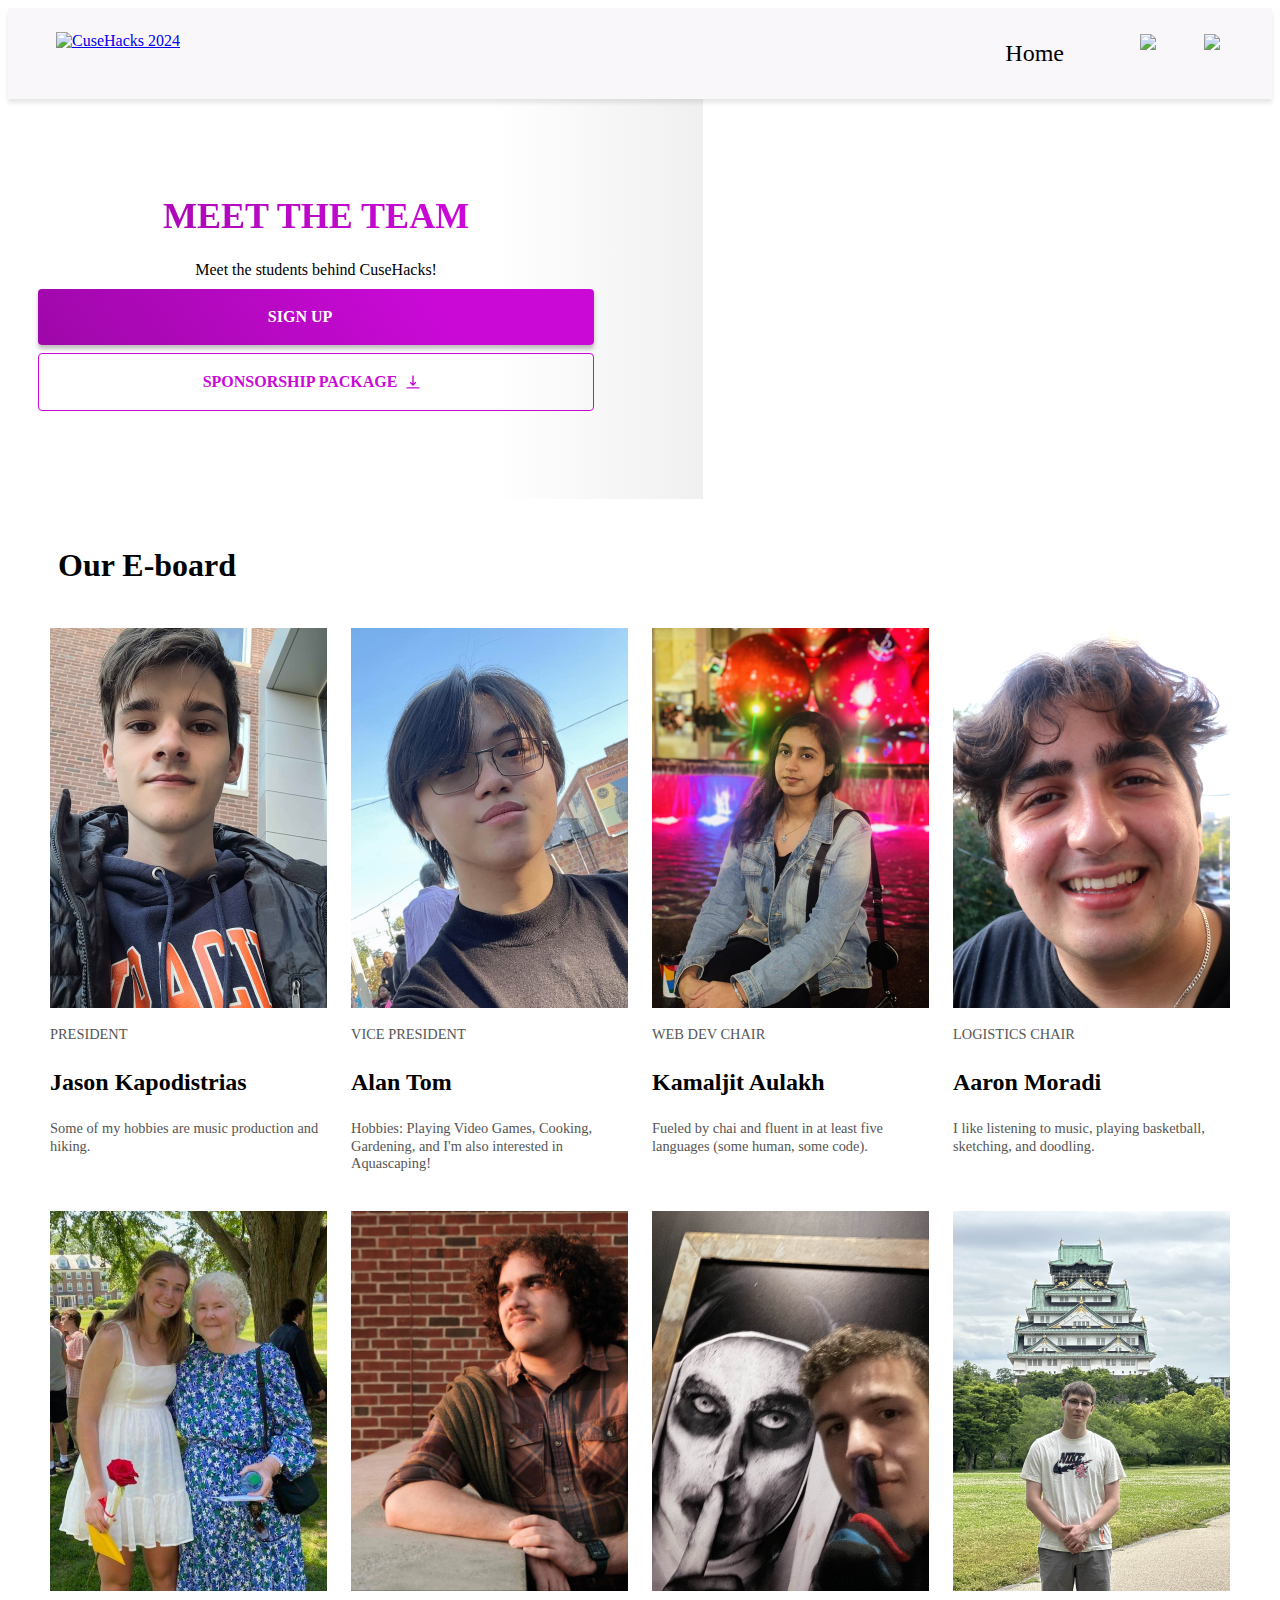
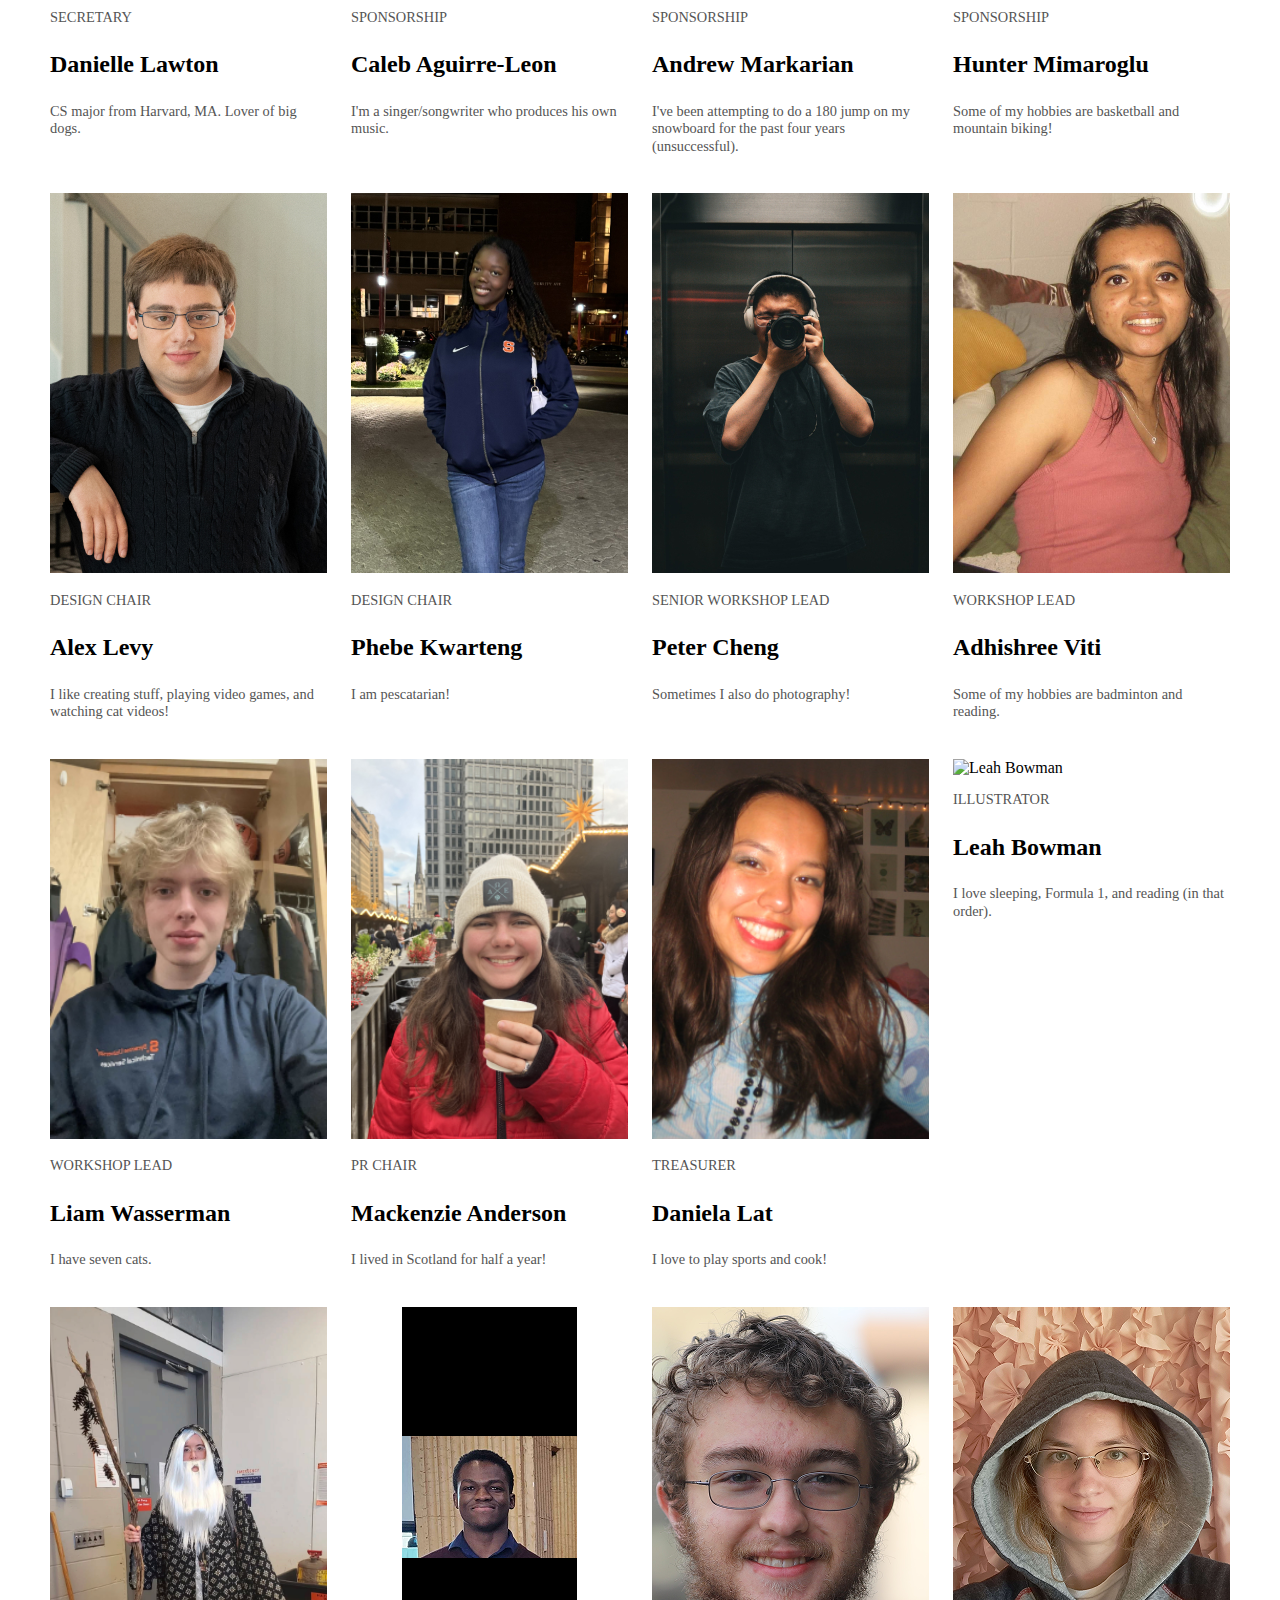
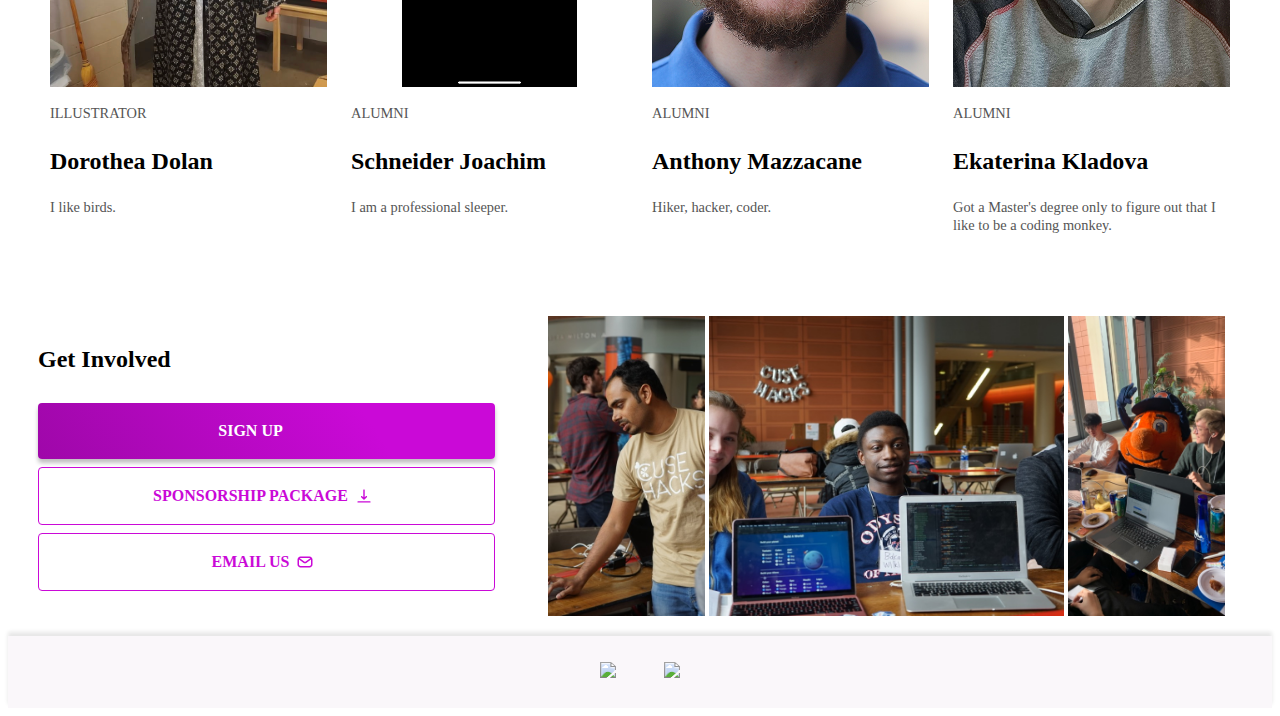
==== team.html @ a5fcba40 "changes for teams page" ====
<!DOCTYPE html>
<html lang="en">
<head>
    
<!-- Google tag (gtag.js) -->
<script async src="https://www.googletagmanager.com/gtag/js?id=G-QRFJQPNJGY"></script>
<script>
  window.dataLayer = window.dataLayer || [];
  function gtag(){dataLayer.push(arguments);}
  gtag('js', new Date());

  gtag('config', 'G-QRFJQPNJGY');
</script>
    <meta charset="UTF-8">
    <meta http-equiv="X-UA-Compatible" content="IE=edge">
    <meta name="viewport" content="width=device-width, initial-scale=1.0">
    <title>CuseHacks Datathon 2025</title>
    
    <!-- Favicon -->
    <link rel="icon" href="assets/favicon.ico" type="image/x-icon">

    <!-- CSS Stylesheets -->
    <link href="styles.css" rel="stylesheet">
    <link rel="stylesheet" href="styles/team.css">
    <link rel="stylesheet" href="styles/main.css">

    <!-- Google Fonts -->
    <link rel="preconnect" href="https://fonts.googleapis.com">
    <link rel="preconnect" href="https://fonts.gstatic.com" crossorigin>
    <link href="https://fonts.googleapis.com/css2?family=Exo+2:ital,wght@0,100;0,200;0,300;0,400;0,500;0,600;0,700;0,800;0,900;1,100;1,200;1,300;1,400;1,500;1,600;1,700;1,800;1,900&family=Goldman:wght@400;700&display=swap" rel="stylesheet">
</head>
<body>
    <nav class="NavBar shadow-box">
        <div class="NavBarImage">
            <a href="index.html">
                <img src="assets/cusehacks-logo-long-purple.svg" alt="CuseHacks 2024">
            </a>
        </div>
        <div class="NavLinks">
            <div class="navigation-links">
                <a href="index.html" class="navlinks">Home</a>
            </div>
            <div class="NavIcons bannericons">
                <a href="https://discord.gg/FcyyJ7VHau" target="_blank"><img src="assets/social-media-icons/discord-icon.svg"></a>
                <!-- <a href="#" target="_blank"><img src="assets/social-media-icons/devpost-icon.svg"></a> TEMP COMMENTED TILL WE GET DEVPOST LINK -->
                <a href="https://www.instagram.com/cusehacks/" target="_blank"><img src="assets/social-media-icons/instagram-icon.svg"></a>
            </div>
        </div>
    </nav>

    <div class="mobile-screen-banner"></div>

    <header class="header-content">
        <div class="shadow-container">
            <div class="side-container">
                <h1>MEET THE TEAM</h1>
                <p class="info">Meet the students behind CuseHacks!</p>
                <div class="ButtonGroup">
                    <a class="PrimaryButton base-button" href="https://docs.google.com/forms/d/e/1FAIpQLSfnylPyyvhxImrQ4rLPFnauczrdyp7N_VXmYXXprP4bVyJzcQ/viewform?usp=dialog" target="_blank">SIGN UP <img class="icon" src="assets/icons/signup.svg"></a>
                    <a class="SecondaryButton" href="sponsorship-package.pdf" target="_blank">SPONSORSHIP PACKAGE 
                        <!-- Placing svg directly as color needs to be changed on hover -->
                        <svg width="17" height="17" viewBox="0 0 17 17" fill="none" xmlns="http://www.w3.org/2000/svg">
                            <g id="icon">
                            <path id="Vector" fill-rule="evenodd" clip-rule="evenodd" d="M9.03 12.28C8.88937 12.4205 8.69875 12.4993 8.5 12.4993C8.30125 12.4993 8.11063 12.4205 7.97 12.28L5.47 9.78C5.33752 9.63783 5.2654 9.44978 5.26883 9.25548C5.27225 9.06118 5.35097 8.87579 5.48838 8.73838C5.62579 8.60097 5.81118 8.52225 6.00548 8.51882C6.19978 8.5154 6.38783 8.58752 6.53 8.72L7.75 9.94V2.25C7.75 2.05109 7.82902 1.86032 7.96967 1.71967C8.11032 1.57902 8.30109 1.5 8.5 1.5C8.69891 1.5 8.88968 1.57902 9.03033 1.71967C9.17098 1.86032 9.25 2.05109 9.25 2.25V9.94L10.47 8.72C10.5387 8.64631 10.6215 8.58721 10.7135 8.54622C10.8055 8.50523 10.9048 8.48319 11.0055 8.48141C11.1062 8.47963 11.2062 8.49816 11.2996 8.53588C11.393 8.5736 11.4778 8.62974 11.549 8.70096C11.6203 8.77218 11.6764 8.85701 11.7141 8.9504C11.7518 9.04379 11.7704 9.14382 11.7686 9.24452C11.7668 9.34522 11.7448 9.44454 11.7038 9.53654C11.6628 9.62854 11.6037 9.71134 11.53 9.78L9.03 12.28ZM2.25 14C2.05109 14 1.86032 14.079 1.71967 14.2197C1.57902 14.3603 1.5 14.5511 1.5 14.75C1.5 14.9489 1.57902 15.1397 1.71967 15.2803C1.86032 15.421 2.05109 15.5 2.25 15.5H14.75C14.9489 15.5 15.1397 15.421 15.2803 15.2803C15.421 15.1397 15.5 14.9489 15.5 14.75C15.5 14.5511 15.421 14.3603 15.2803 14.2197C15.1397 14.079 14.9489 14 14.75 14H2.25Z" fill="#CA09D7"/>
                            </g>
                        </svg>                            
                    </a>
                </div>
            </div>
        </div>
    </header>
    
    <div class="images-container">
        <h3>Our E-board</h3>
        <div class="grid">
            <div class="card">
                <img src="assets/team/Jason.jpg" alt="Jason Kapodistrias">
                <p class="designation">PRESIDENT</p>
                <h3>Jason Kapodistrias</h3>
                <p class="description">Some of my hobbies are music production and hiking.</p>
            </div>
            <div class="card">
                <img src="assets/team/Alan.jpg" alt="Alan Tom">
                <p class="designation">VICE PRESIDENT</p>
                <h3>Alan Tom</h3>
                <p class="description">Hobbies: Playing Video Games, Cooking, Gardening, and I'm also interested in Aquascaping!</p>
            </div>
            <div class="card">
                <img src="assets/team/Kamaljit.jpg" alt="Kamaljit Aulakh">
                <p class="designation">WEB DEV CHAIR</p>
                <h3>Kamaljit Aulakh</h3>
                <p class="description">Fueled by chai and fluent in at least five languages (some human, some code).</p>
            </div>
            <div class="card">
                <img src="assets/team/Aaron.jpg" alt="Aaron Moradi">
                <p class="designation">LOGISTICS CHAIR</p>
                <h3>Aaron Moradi</h3>
                <p class="description">I like listening to music, playing basketball, sketching, and doodling.</p>
            </div>
            <div class="card">
                <img src="assets/team/Dani.jpg" alt="Danielle Lawton">
                <p class="designation">SECRETARY</p>
                <h3>Danielle Lawton</h3>
                <p class="description">CS major from Harvard, MA. Lover of big dogs.</p>
            </div>
            <div class="card">
                <img src="assets/team/Caleb.jpeg" alt="Caleb Aguirre-Leon">
                <p class="designation">SPONSORSHIP</p>
                <h3>Caleb Aguirre-Leon</h3>
                <p class="description">I'm a singer/songwriter who produces his own music.</p>
            </div>
            <div class="card">
                <img src="assets/team/Andrew.jpg" alt="Andrew Markarian">
                <p class="designation">SPONSORSHIP</p>
                <h3>Andrew Markarian</h3>
                <p class="description">I've been attempting to do a 180 jump on my snowboard for the past four years (unsuccessful).</p>
            </div>
            <div class="card">
                <img src="assets/team/Hunter.jpg" alt="Hunter Mimaroglu">
                <p class="designation">SPONSORSHIP</p>
                <h3>Hunter Mimaroglu</h3>
                <p class="description">Some of my hobbies are basketball and mountain biking!</p>
            </div>
            <div class="card">
                <img src="assets/team/Alex.jpg" alt="Alex Levy">
                <p class="designation">DESIGN CHAIR</p>
                <h3>Alex Levy</h3>
                <p class="description">I like creating stuff, playing video games, and watching cat videos!</p>
            </div>
            <div class="card">
                <img src="assets/team/Phebee.jpg" alt="Phebe Kwarteng">
                <p class="designation">DESIGN CHAIR</p>
                <h3>Phebe Kwarteng</h3>
                <p class="description">I am pescatarian!</p>
            </div>
            <div class="card">
                <img src="assets/team/Peter.jpg" alt="Peter Cheng">
                <p class="designation">SENIOR WORKSHOP LEAD</p>
                <h3>Peter Cheng</h3>
                <p class="description">Sometimes I also do photography!</p>
            </div>
            <div class="card">
                <img src="assets/team/Adi.jpg" alt="Adhishree Viti">
                <p class="designation">WORKSHOP LEAD</p>
                <h3>Adhishree Viti</h3>
                <p class="description">Some of my hobbies are badminton and reading.</p>
            </div>
            <div class="card">
                <img src="assets/team/Liam.jpg" alt="Liam Wasserman">
                <p class="designation">WORKSHOP LEAD</p>
                <h3>Liam Wasserman</h3>
                <p class="description">I have seven cats.</p>
            </div>
            <div class="card">
                <img src="assets/team/Mackenzie.jpg" alt="Mackenzie Anderson">
                <p class="designation">PR CHAIR</p>
                <h3>Mackenzie Anderson</h3>
                <p class="description">I lived in Scotland for half a year!</p>
            </div>
            <div class="card">
                <img src="assets/team/Daniella.jpg" alt="Daniela Lat">
                <p class="designation">TREASURER</p>
                <h3>Daniela Lat</h3>
                <p class="description">I love to play sports and cook!</p>
            </div>
            <div class="card">
                <img src="assets/team/Leah.jpeg" alt="Leah Bowman">
                <p class="designation">ILLUSTRATOR</p>
                <h3>Leah Bowman</h3>
                <p class="description">I love sleeping, Formula 1, and reading (in that order).</p>
            </div>
            <div class="card">
                <img src="assets/team/Dolan.jpeg" alt="Dorothea Dolan">
                <p class="designation">ILLUSTRATOR</p>
                <h3>Dorothea Dolan</h3>
                <p class="description">I like birds.</p>
            </div>
            <div class="card">
                <img src="assets/team/Schneider.png" alt="Schneider Joachim">
                <p class="designation">ALUMNI</p>
                <h3>Schneider Joachim</h3>
                <p class="description">I am a professional sleeper.</p>
            </div>
            <div class="card">
                <img src="assets/team/Anthony.png" alt="Anthony Mazzacane">
                <p class="designation">ALUMNI</p>
                <h3>Anthony Mazzacane</h3>
                <p class="description">Hiker, hacker, coder.</p>
            </div>
            <div class="card">
                <img src="assets/team/Ekaterina.png" alt="Ekaterina Kladova">
                <p class="designation">ALUMNI</p>
                <h3>Ekaterina Kladova</h3>
                <p class="description">Got a Master's degree only to figure out that I like to be a coding monkey.</p>
            </div>
        </div>        
    </div>


    <div class="container info-section">
        <div class="row">
            <div class="left-section-two">
                <h2>Get Involved</h2>
                <div class="ButtonGroup">
                    <a class="PrimaryButton base-button" href="https://docs.google.com/forms/d/e/1FAIpQLSfnylPyyvhxImrQ4rLPFnauczrdyp7N_VXmYXXprP4bVyJzcQ/viewform?usp=dialog" target="_blank">SIGN UP <img class="icon" src="assets/icons/signup.svg"></a>
                    <a class="SecondaryButton" href="sponsorship-package.pdf" target="_blank">SPONSORSHIP PACKAGE 
                        <!-- Placing svg directly as color needs to be changed on hover -->
                        <svg width="17" height="17" viewBox="0 0 17 17" fill="none" xmlns="http://www.w3.org/2000/svg">
                            <g id="icon">
                            <path id="Vector" fill-rule="evenodd" clip-rule="evenodd" d="M9.03 12.28C8.88937 12.4205 8.69875 12.4993 8.5 12.4993C8.30125 12.4993 8.11063 12.4205 7.97 12.28L5.47 9.78C5.33752 9.63783 5.2654 9.44978 5.26883 9.25548C5.27225 9.06118 5.35097 8.87579 5.48838 8.73838C5.62579 8.60097 5.81118 8.52225 6.00548 8.51882C6.19978 8.5154 6.38783 8.58752 6.53 8.72L7.75 9.94V2.25C7.75 2.05109 7.82902 1.86032 7.96967 1.71967C8.11032 1.57902 8.30109 1.5 8.5 1.5C8.69891 1.5 8.88968 1.57902 9.03033 1.71967C9.17098 1.86032 9.25 2.05109 9.25 2.25V9.94L10.47 8.72C10.5387 8.64631 10.6215 8.58721 10.7135 8.54622C10.8055 8.50523 10.9048 8.48319 11.0055 8.48141C11.1062 8.47963 11.2062 8.49816 11.2996 8.53588C11.393 8.5736 11.4778 8.62974 11.549 8.70096C11.6203 8.77218 11.6764 8.85701 11.7141 8.9504C11.7518 9.04379 11.7704 9.14382 11.7686 9.24452C11.7668 9.34522 11.7448 9.44454 11.7038 9.53654C11.6628 9.62854 11.6037 9.71134 11.53 9.78L9.03 12.28ZM2.25 14C2.05109 14 1.86032 14.079 1.71967 14.2197C1.57902 14.3603 1.5 14.5511 1.5 14.75C1.5 14.9489 1.57902 15.1397 1.71967 15.2803C1.86032 15.421 2.05109 15.5 2.25 15.5H14.75C14.9489 15.5 15.1397 15.421 15.2803 15.2803C15.421 15.1397 15.5 14.9489 15.5 14.75C15.5 14.5511 15.421 14.3603 15.2803 14.2197C15.1397 14.079 14.9489 14 14.75 14H2.25Z" fill="#CA09D7"/>
                            </g>
                        </svg>
                    </a>
                    <a class="SecondaryButton" href="mailto:innovateorange@gmail.com" target="_blank">EMAIL US 
                        <!-- Placing svg directly as color needs to be changed on hover -->
                        <svg width="16" height="16" viewBox="0 0 16 16" fill="none" xmlns="http://www.w3.org/2000/svg">
                            <g id="icon">
                            <path id="Vector" fill-rule="evenodd" clip-rule="evenodd" d="M3.5 4H12.5C12.75 4 12.985 4.06 13.192 4.169L8.75 7.5C8.53363 7.66228 8.27046 7.75 8 7.75C7.72954 7.75 7.46637 7.66228 7.25 7.5L2.808 4.169C3.015 4.06 3.251 4 3.5 4ZM2.001 5.438L2 5.5V10.5C2 10.8978 2.15804 11.2794 2.43934 11.5607C2.72064 11.842 3.10218 12 3.5 12H12.5C12.8978 12 13.2794 11.842 13.5607 11.5607C13.842 11.2794 14 10.8978 14 10.5V5.5L13.999 5.438L9.65 8.7C9.17399 9.05701 8.59502 9.25 8 9.25C7.40498 9.25 6.82601 9.05701 6.35 8.7L2.001 5.438ZM0.5 5.5C0.5 4.70435 0.81607 3.94129 1.37868 3.37868C1.94129 2.81607 2.70435 2.5 3.5 2.5H12.5C13.2956 2.5 14.0587 2.81607 14.6213 3.37868C15.1839 3.94129 15.5 4.70435 15.5 5.5V10.5C15.5 11.2956 15.1839 12.0587 14.6213 12.6213C14.0587 13.1839 13.2956 13.5 12.5 13.5H3.5C2.70435 13.5 1.94129 13.1839 1.37868 12.6213C0.81607 12.0587 0.5 11.2956 0.5 10.5V5.5Z" fill="#CA09D7"/>
                            </g>
                        </svg>
                    </a>
                </div>
            </div>
            <div class="right-section-two">
                <div class="images-grid-section">
                    <img class="image-1" src="assets/participant-photos/presenting-photo.jpeg">
                    <img class="image-2" src="assets/participant-photos/three-people-photo.jpeg">
                    <img class="image-3" src="assets/participant-photos/otto-photo.jpeg">
                </div>
            </div>
        </div>
    </div>

    <footer>
        <div class="NavIcons">
            <a href="https://discord.gg/FcyyJ7VHau"  target="_blank"><img src="assets/social-media-icons/discord-icon.svg"></a>
            <!-- <a href="#" target="_blank"><img src="assets/social-media-icons/devpost-icon.svg"></a> TEMP COMMENTED TILL WE GET DEVPOST LINK -->
            <a href="https://www.instagram.com/cusehacks/"  target="_blank"><img src="assets/social-media-icons/instagram-icon.svg"></a>
        </div>
    </footer>

</body>
</html>
---- styles/team.css ----
/* Navbar section styles start */
.NavBar {
    max-width: 100%;
    background: var(--background, #FAF7FA);
    box-shadow: 0px 4px 4px 0px rgba(23, 17, 24, 0.10);
    margin: 0;
    position: relative;
    display: flex;
    padding: 1.5rem 3rem;
    justify-content: space-between;
}

.NavIcons {
    display: flex;
    gap: 2.5rem;
    align-items: baseline;
}

.NavIcons img {
    cursor: pointer;
}

.NavIcons a {
    display: block;
    width: 1.5rem;
    height: 1.5rem;
    border-radius: 50%; /* Optional: for rounded icons */
    text-align: center;
    line-height: 1.5rem; /* Center the icon vertically */
    font-size: 1.125rem; /* Placeholder font size */
    color: #fff; /* Placeholder text color */
}

.NavBarImage {
    width: fit-content;
}

.NavLinks {
    display: flex;
    gap: 1rem;
}

.navigation-links {
    padding: 0.5rem 2rem;
}

.navigation-links a {
    font-size: 1.5rem;
    margin-right: 1.5rem;
    text-decoration: none;
    color: #000000;
}

/* Navbar section styles ends */


/* Hero section styles start */

.side-container {
    /* display: flex;
    flex-direction: column; */
}
.header-content{
    max-width: 100%;
    height: 25rem;
    background-image: url('../assets/hero-image.jpg');
    background-position: center; /* Center the image */
    background-repeat: no-repeat; /* Do not repeat the image */
    background-size: cover; /* Resize the background image to cover the entire container */
    display: flex;
    flex-direction: column;
}

.shadow-container{
    width: 55%;
    height: 25rem;
    background: linear-gradient(90deg, rgba(255, 255, 255, 1) 0%, rgba(255, 255, 255, 1) 70%, rgba(0, 0, 0, 0.06) 100%);
}

.header-content > .shadow-container > .side-container {
    text-align: center;
    padding: 4.5rem 1.875rem 4.5rem 1.875rem;
    width: 80%;
    flex-direction: column;
    justify-content: center;
    align-items: center;
    height: 25rem;
}

.side-container > .start-line {
    color: var(--dark-gray, #686468);
    font-weight: 300;
}

.side-container > h1 {
    font-size: 2.25rem;
    background: var(--Purple-gradient, linear-gradient(56deg, #9707A1 -12.39%, #CA09D7 72.19%));
    background-clip: text;
    -webkit-background-clip: text;
    -webkit-text-fill-color: transparent;
}

.side-container > .info {
    align-self: stretch;
    margin-top: 0.625rem;
    margin-bottom: 0.625rem;
}

.event-details{
    display: flex;
    flex-direction: row; 
    position: relative;
}

.event-details > h3 {
    border-bottom: 1px solid #CA09D7; 
    line-height:0.1em; 
    width:100%; 
    text-align:center;
    margin:0.625rem 0 20px;
    font-size: 1rem;
}

.event-details > h3 > div {
    margin-top: -0.625rem;
    left: 18%;
    color: #CA09D7;
    gap: 3.75rem;
    display: flex;
    flex-direction: row;
    background:#fff; 
    padding:0rem 0.625rem;
    position: absolute;
}

.event-details > h3 > div > span > p {
    font-size: 0.75rem;
    color: black;
    margin-top: 0.5rem;
}

.event-details > h3 > div > .left-text {
    float: left;
    text-align: right;
}

.event-details > h3 > div > .right-text {
    float: right;
    text-align: left;
}

.event-details > p > span > img {
    margin-bottom: -3px;
}

.icon{
    margin: 0.5rem;
    width: 1rem;
    height: 1rem;
}

h1 span {
    color: #CA09D7;
    border-radius: 3.125rem;
    box-shadow: #CA09D7 0rem 0rem 0.625rem;
    background-color: #F6F4F6;
    padding-top: 1rem;
    padding-bottom: 1rem;
    padding-left: 1.5rem;
    padding-right: 1.5rem;
    margin-top: 1rem;
    display: inline-block;
    font-family: "Goldman";
    font-weight: 400;
}
.extra-details {
    font-weight: 300;
    text-align: center !important;
    margin-top: .25rem !important;
}

/* Hero section styles ends */


/* Images display section starts here */

.images-container {
    padding: 1rem 1.875rem 1rem 1.875rem;
}

.images-container > h3 {
    margin-left: 20px;
    font-size: 2rem;
}

.designation{
    text-transform: capitalize;
    font-size: 2rem;
    color: #686468;
    line-height: 120%;
}

.description{
    margin-top: 0.5rem;
    font-size: 2rem;
    line-height: 120%;
}

.grid {
    display: flex;
    flex-wrap: wrap;
    margin: 20px auto;
}

.card {
    width: calc(25% - 24px); /* 3 columns layout */
    background: white;
    overflow-wrap: break-word;
    margin: 12px; /* Adjust spacing manually */
}

.card img {
    width: 100%;
    height: 380px;
    object-fit: cover;
}

.card h3 {
    font-size: 1.5rem;
    font-weight: bold;
    line-height: 120%;
}

.card p {
    font-size: 0.9em;
    color: #555;
}

/* Images display section ends here */


/*Footer section styles start */

footer {
    color: #fff;
    margin: 0;
    background-color: #FAF7FA;
    justify-content: center;
    display: flex;
    padding: 1.5rem 3rem;
    box-shadow: 0rem -0.25rem 0.25rem 0rem #1711181A;
}

/*Footer section styles ends */

/*Common Buttons styles starts*/

.PrimaryButton {
    display: flex;
    align-items: center;
    justify-content: center;
    color: white;
    padding: 0.75rem 0.5rem;
    text-decoration: none;
    font-weight: 600;
    text-align: center;
    border-radius: 0.25rem;
    line-height: 1rem;
    font-size: 1rem;
    background: var(--Purple-gradient, linear-gradient(56deg, #9707A1 -12.39%, #CA09D7 72.19%));
}

.PrimaryButton:hover {
    box-shadow: #81068A 0rem 0rem 0.625rem;
    transition: .2s ease-out;
    background-color: #81068A;
}

.base-button {
    box-shadow: 0rem 0.25rem 0.25rem 0rem #00000040;
}

.SecondaryButton {
    font-size: 1rem;
    display: flex;
    align-items: center;
    line-height: 1rem;
    justify-content: center;
    color: #CA09D7;
    padding: 0.75rem 0.5rem;
    text-decoration: none;
    font-weight: 700;
    border-radius: 0.25rem;
    text-align: center;
    border: #CA09D7 solid 1px;
}

.SecondaryButton > svg {
    margin: 0.5rem;
    width: 1rem;
    height: 1rem;
}

.SecondaryButton:hover {
    color: #7C0585;
    transition: .2s ease-out;
    border: #7C0585 solid 1px;
}

.SecondaryButton:hover > svg > g > path {
    fill: #7C0585 !important;
}

.ButtonGroup {
    margin-top: 0.625rem;
    margin-bottom: 0.625rem;
    display: flex;
    flex-direction: column;
    gap: .5rem;
}


/*Common Buttons styles ends*/

.mobile-screen-banner{
    display: none;
}

/*FAQ main section styles starts */

.container{
    margin: 1.25rem 1.875rem;
}

.row{
    display: flex;
    flex-direction: column wrap;
    margin-top: 0.625rem;
    margin-bottom: 0.625rem;
    align-items: flex-start;
    gap: 3%;
    align-self: stretch;
}

.faq > p {
    margin-bottom: 0.8rem;
}

.faq > p {
    font-size: 1.25rem;
    font-style: normal;
    font-weight: 400;
}

.left{
    width: 50%;
    float: left;
    padding: 0.625rem 1.875rem 0.625rem 0rem;
}

.right{
    width: 50%;
    float: right;
}

.purple-links{
    color: #CA09D7;
}

.imagesgrid {
    display: flex;
    flex-wrap: wrap;
    gap: 0.625rem; /* Adjust the gap between images as needed */
  }
  
.imagesgrid img {
    max-width: 100%; /* Ensure it doesn't exceed parent width */
    max-height: 6.25rem; /* Maximum height limit */
    object-fit: contain; /* Maintain aspect ratio */
    margin: 0.625rem;
}

.left-section-two{
    width: 45%;
    float: left;
}

.left-section-two > h2 {
    margin: 1.875rem 0rem;
}

.right-section-two{
    width: 70%;
    float: right;
}

.images-grid-section{
    display: flex;
    flex-wrap: wrap;
    gap: 0.25rem;
    justify-content: center;
    align-items: center;
    width: 100%;
}

.images-grid-section > .image-1,  .images-grid-section > .image-3 {
    object-fit: cover;
    width: 22%;
    height: 18.75rem;
}

.images-grid-section > .image-2 {
    object-fit: cover;
    width: 50%;
    height: 18.75rem;
}

.sponsors{
    margin-top: 1.5rem;
}

.sponsors > h3 {
    margin-bottom: 1rem;
}

/*FAQ main section styles ends */

/* when and where container styles starts here */


.details-container {
  text-align: start !important;
  justify-content: center;
  display: flex;
  margin-top: 0.75rem;
  gap: 0.5rem;
  font-size: 1rem;
}

@media (max-width: 991px) {
  .details-container {
    flex-wrap: wrap;
  }
}

.inner-container {
  justify-content: center;
  display: flex;
  flex-direction: column;
  text-align: right;
  flex: 1;
  padding: 0rem 1.25rem;
}

.when-container {
  justify-content: center;
  display: flex;
  gap: .5rem;
  color: var(--Primary, #ca09d7);
  font-weight: 600;
  white-space: nowrap;
  text-transform: uppercase;
  letter-spacing: 0.64px;
  line-height: 100%;
}

@media (max-width: 991px) {
  .when-container {
    white-space: initial;
  }
}

.when-inner-container {
  border-color: rgba(202, 9, 215, 1);
  border-style: solid;
  border-width: 1px;
  background-color: #ca09d7;
  height: 1px;
  flex: 1;
  margin: auto 0;
}

.text-image-container {
  justify-content: center;
  display: flex;
  gap: .25rem;
}


@media (max-width: 991px) {
  .text-image-container {
    white-space: initial;
  }
}

.when-text-container {
    font-family: Exo 2, sans-serif;
}


.img {
    aspect-ratio: 1;
    object-fit: auto;
    object-position: center;
    width: 1rem;
}

.when-date-text {
    color: var(--Black, #171118);
    font-family: Exo 2, sans-serif;
    font-weight: 400;
    line-height: 120%;
}

.where-container {
  justify-content: center;
  display: flex;
  flex-direction: column;
  flex: 1;
  padding: 0 1.25rem;
}

.where-inner-container {
  justify-content: center;
  display: flex;
  gap: .5rem;
  color: var(--Primary, #ca09d7);
  font-weight: 600;
  white-space: nowrap;
  text-transform: uppercase;
  letter-spacing: 0.64px;
  line-height: 100%;
}

@media (max-width: 991px) {
  .where-inner-container {
    white-space: initial;
  }
}

.where-image-text-container {
  display: flex;
  gap: .25rem;
}

@media (max-width: 991px) {
  .where-image-text-container {
    white-space: initial;
  }
}

.where-text-container {
  font-family: Exo 2, sans-serif;
}

.where-after-line-division {
  border-color: rgba(202, 9, 215, 1);
  border-style: solid;
  border-width: 1px;
  background-color: #ca09d7;
  height: 1px;
  flex: 1;
  margin: auto 0;
}

.where-text {
  color: var(--Black, #171118);
  font-family: Exo 2, sans-serif;
  font-weight: 400;
  line-height: 120%;
}

/* when and where container styles ends here */

/*Media queries for responsive layout starts */

@media (min-width:1600px) {
    .imagesgrid {
        display: grid;
        grid-template-columns: 1fr 1fr;
        max-width: fit-content;
    }
}

@media(max-width: 1000px){
    .card {
        width: calc(33.33% - 24px) !important;
    }
}

@media(max-width: 768px){
    .card {
        width: calc(50% - 24px) !important;
    }
}

@media(max-width: 550px){
    .card {
        width: calc(100% - 24px) !important;
    }

    .card img {
        height: auto;
    }
}

@media (max-width:600px) {
    .where-container{
        padding: 0rem 0rem;
    }
    .right-section-two{
        display: none;
    }
    .left-section-two{
        width: 100%;
    }
}
/* @media (max-width: 1024px){
    .side-container > h1 {
        font-size: 1.75rem;
    }
    .event-details > h3 > div {
        font-size: 0.93rem;
    }
} */

@media (min-width: 880px) and (max-width: 1200px) {
    .shadow-container{
        width: 65%;
    }
    .side-container{
        width: 70%;
    }
    .imagesgrid > img {
        width: 12.5rem;
    }
  }

@media (min-width: 500px) and (max-width: 700px){
    .event-text {
        gap: 6.25rem;
    }
}

@media (min-width: 500px) and (max-width: 880px){
    .event-details > h3 > div {
        left: 30%;
    }
    .NavBar{
        display: flex;
    }
    .shadow-container{
        width: 90%;
    }
    .header-content > .shadow-container > .side-container {
        width: 90% !important;
        padding: auto;
    }
    .container {
        margin: 2rem 1rem;
    }
    .images-grid-section > .image-1, .images-grid-section > .image-3 {
        width: 25%;
    }
    .images-grid-section > .image-2{
        width: 40%;
    }
    /* .side-container > h1{
        font-size: 1.5rem;
    } */
    .left {
        padding: 0.625rem 0.625rem 0.625rem 0rem;
    }
    /* .side-container > .info{
        font-size: 0.75rem;
    } */
}

@media (max-width: 768px) {
    .NavBar{
        justify-content: center !important;
    }
    .bannericons{
        display: none;
    }
    .NavBar{
        padding: 1.5rem;
    }
    .navigation-links {
        display: none;
    }
}

@media (max-width: 500px) {
    .container {
        margin: 2rem 1rem;
    }
    .side-container > h1 {
        font-size: 2rem;
    }
    .shadow-container, .header-content, .side-container {
        height: 15rem !important;
    }
    .inner-container {
        padding: 0rem;
    }

    .details-container {
        gap: 1rem;
    }

    .mobile-screen-banner{
        width: 100%;
        height: 15rem;
        display: block;
        background-image: url('../assets/hero-image.jpg');
        background-position: center; /* Center the image */
        background-repeat: no-repeat; /* Do not repeat the image */
        background-size: cover; /* Resize the background image to cover the entire container */
    }

    .shadow-container{
        width: 100%;
    }

    .header-content > .shadow-container > .side-container {
        background-color: #fff;
        width: 100% !important;
        /* padding: 2rem 1rem 0 1rem; */
        padding-left: 1rem;
        padding-right: 1rem;
        padding-top: 1.5rem;
        padding-bottom: 0;
    }

    .row {
        flex-direction: column;
    }

    .left, .right, .left-section-two{
        width: 100%;
    }
}

@media (max-width: 368px) {
    .when-date-text, .where-text {
        font-size: .9rem;
    }
}
 
@media (max-width: 350px) {

    .container {
        /* margin: 2.5rem 1.875rem; */
        margin: 2rem 1rem;
    }

    .header-content > .shadow-container > .side-container {
        padding: 1.5rem 0.5rem;
    }

    .NavBarImage > a > img{
        width: 15rem;
    }
}
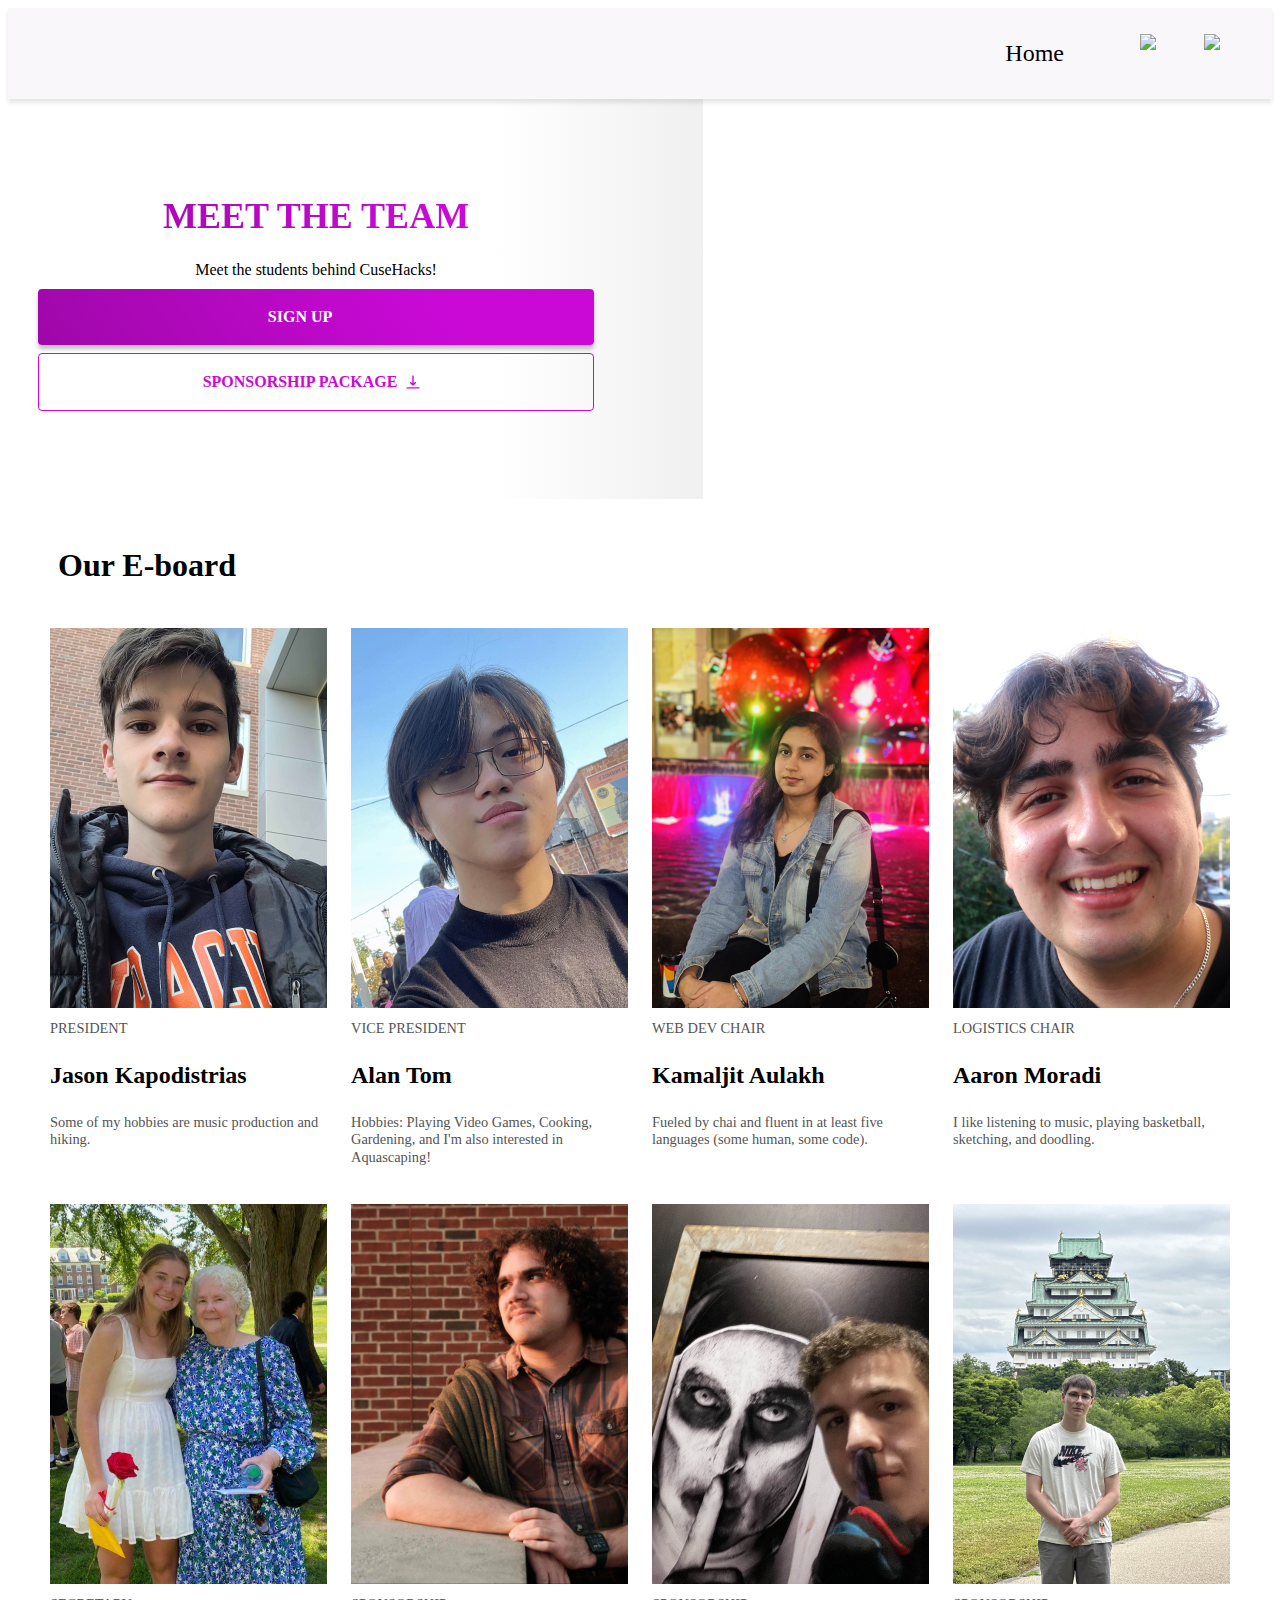
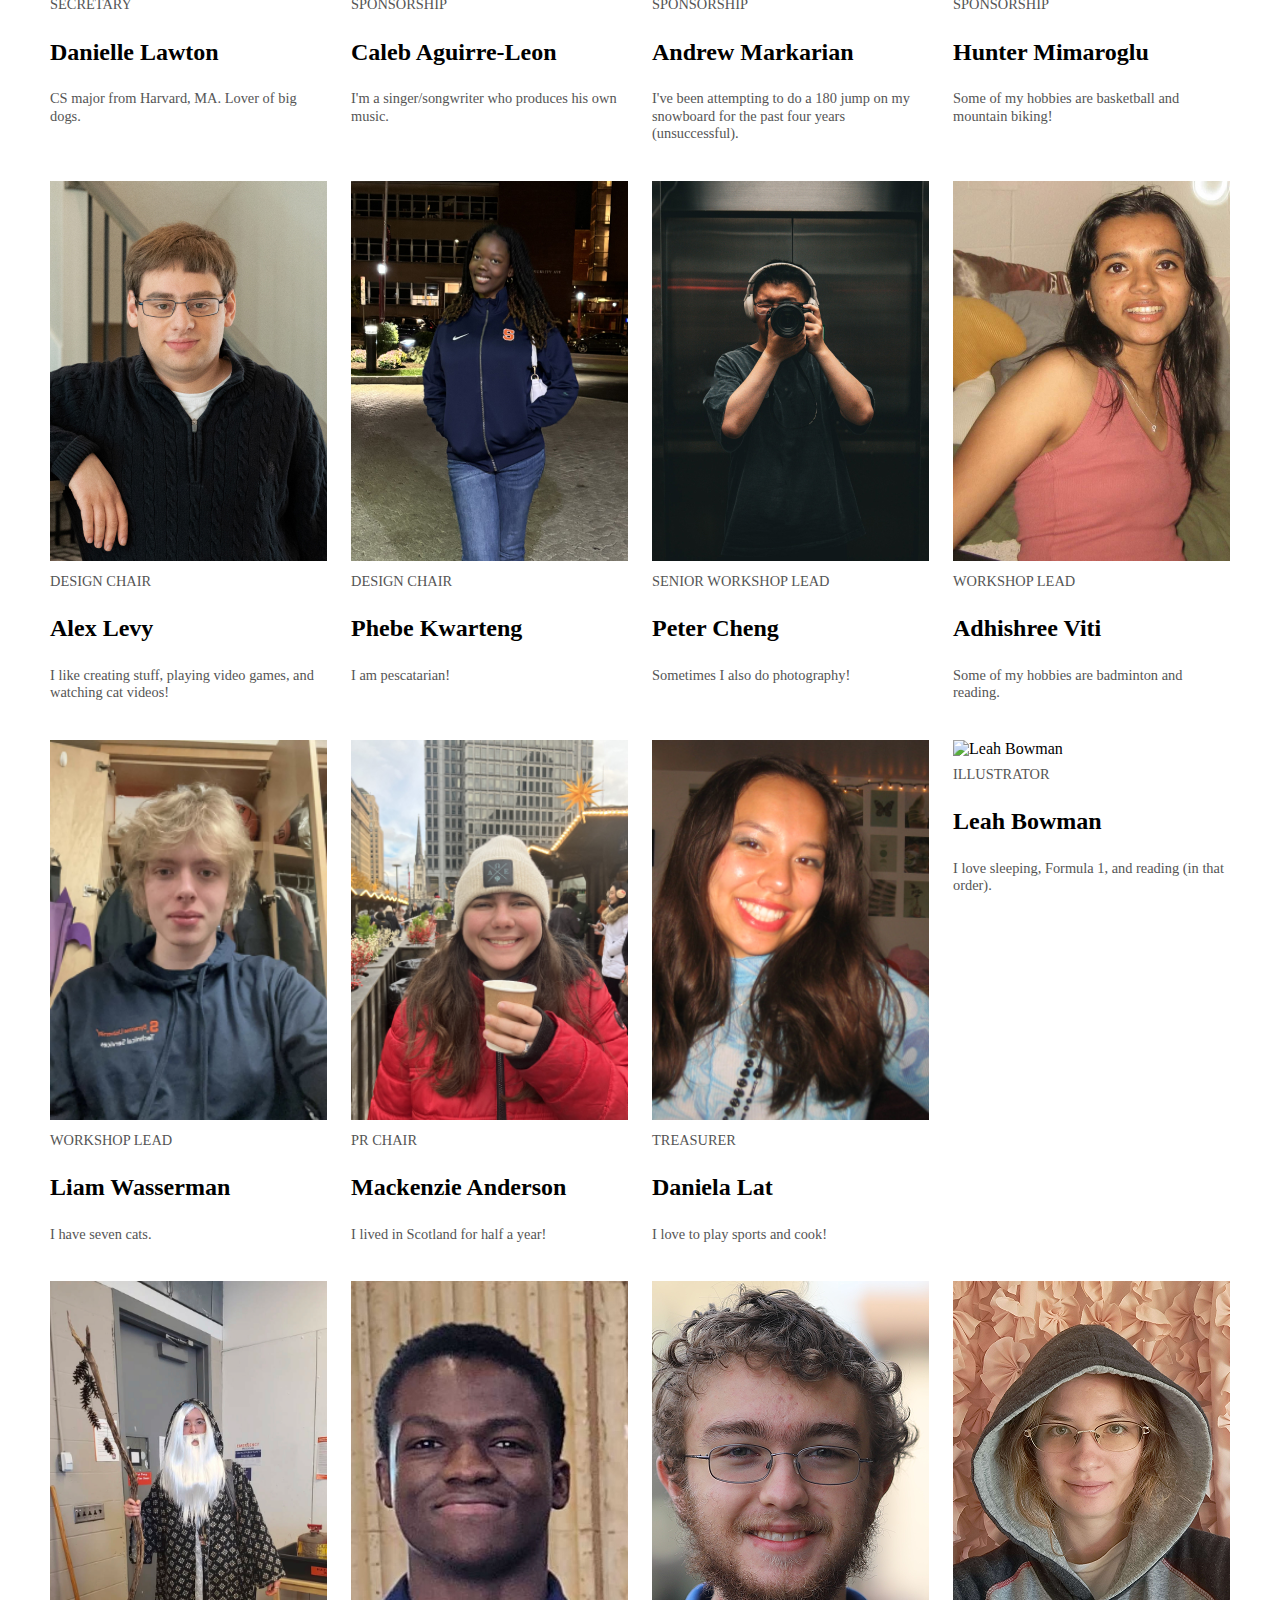
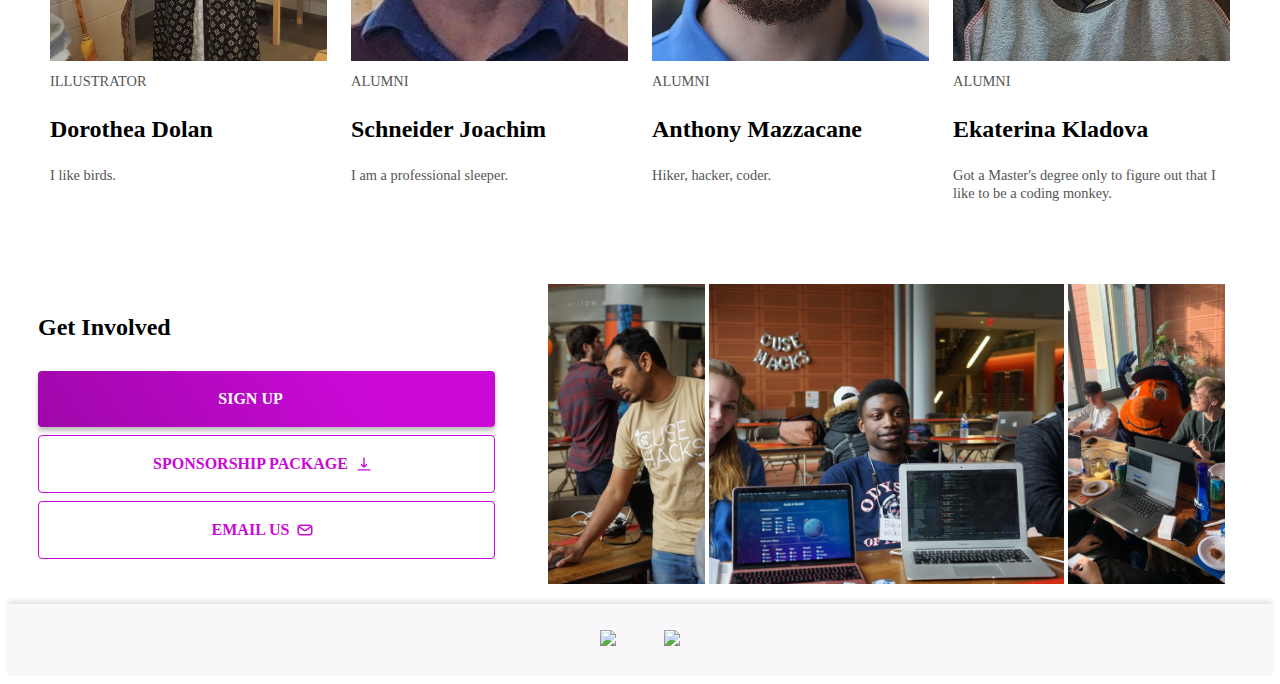
==== commit 2aa7b4c6: "update; Schneider photo" ====
--- a/team.html
+++ b/team.html
@@ -33,7 +33,6 @@
     <nav class="NavBar shadow-box">
         <div class="NavBarImage">
             <a href="index.html">
-                <img src="assets/cusehacks-logo-long-purple.svg" alt="CuseHacks 2024">
             </a>
         </div>
         <div class="NavLinks">
@@ -48,7 +47,18 @@
         </div>
     </nav>
 
-    <div class="mobile-screen-banner"></div>
+    <div class="mobile-nested-container">
+        <div class="links-toolbar">
+            <div class="toolbar-icons">
+                <a class="toolbar-icon" href="https://discord.gg/FcyyJ7VHau" target="_blank"><img src="assets/social-media-icons/discord-icon.svg"></a>
+                <span class="divider"></span>
+                <a class="toolbar-icon" href="https://www.instagram.com/cusehacks/" target="_blank"><img src="assets/social-media-icons/instagram-icon.svg"></a>
+            </div>
+        </div>
+    
+        <div class="mobile-screen-banner"></div>
+    </div>
+    
 
     <header class="header-content">
         <div class="shadow-container">
@@ -176,7 +186,7 @@
                 <p class="description">I like birds.</p>
             </div>
             <div class="card">
-                <img src="assets/team/Schneider.png" alt="Schneider Joachim">
+                <img src="assets/team/Schneider.jpeg" alt="Schneider Joachim">
                 <p class="designation">ALUMNI</p>
                 <h3>Schneider Joachim</h3>
                 <p class="description">I am a professional sleeper.</p>
--- a/styles/team.css
+++ b/styles/team.css
@@ -33,6 +33,15 @@
 
 .NavBarImage {
     width: fit-content;
+    background-image: url("../assets/cusehacks-logo-long-purple.svg");
+    height: 40px;
+    width: 347px;
+}
+
+.NavBarImage a{
+    display: block;
+    width: 100%;
+    height: 100%;
 }
 
 .NavLinks {
@@ -50,6 +59,49 @@
     text-decoration: none;
     color: #000000;
 }
+
+.toolbar-icon{
+    padding: 1rem;
+}
+
+.divider {
+    width: 1px;
+    background-color: #ccc;
+    display: inline-block;
+    height: auto;
+    align-self: stretch;
+}
+
+.links-toolbar{
+    align-items: center; 
+    background-color: var(--background, #FAF7FA);;
+    z-index: 10;
+    position: absolute; /* Positions it relative to the nearest positioned ancestor */
+    top: 88px; /* Puts it at the top */
+    right: 0;
+    border-bottom-left-radius: 1rem;
+    display: none;
+}
+
+.toolbar-icons {
+    display: flex;
+    align-items: center;
+    height: 100%;
+}
+
+.toolbar-icons img {
+    cursor: pointer;
+}
+
+.toolbar-icons a {
+    display: block;
+    border-radius: 50%; /* Optional: for rounded icons */
+    text-align: center;
+    line-height: 1.5rem; /* Center the icon vertically */
+    font-size: 1.125rem; /* Placeholder font size */
+    color: #fff; /* Placeholder text color */
+}
+
 
 /* Navbar section styles ends */
 
@@ -194,6 +246,7 @@
 }
 
 .designation{
+    margin-top: 8px;
     text-transform: capitalize;
     font-size: 2rem;
     color: #686468;
@@ -592,6 +645,14 @@
     .card {
         width: calc(50% - 24px) !important;
     }
+    .links-toolbar{
+        display: block;
+    }
+    .NavBarImage{
+        background-image: url("../assets/mobile-logo.png");
+        background-repeat: no-repeat;
+        background-size: contain;
+    }
 }
 
 @media(max-width: 550px){
@@ -678,7 +739,7 @@
 
 @media (max-width: 768px) {
     .NavBar{
-        justify-content: center !important;
+        justify-content: space-between !important;
     }
     .bannericons{
         display: none;
@@ -686,8 +747,8 @@
     .NavBar{
         padding: 1.5rem;
     }
-    .navigation-links {
-        display: none;
+    .navigation-links{
+        padding: 0px;
     }
 }
 
